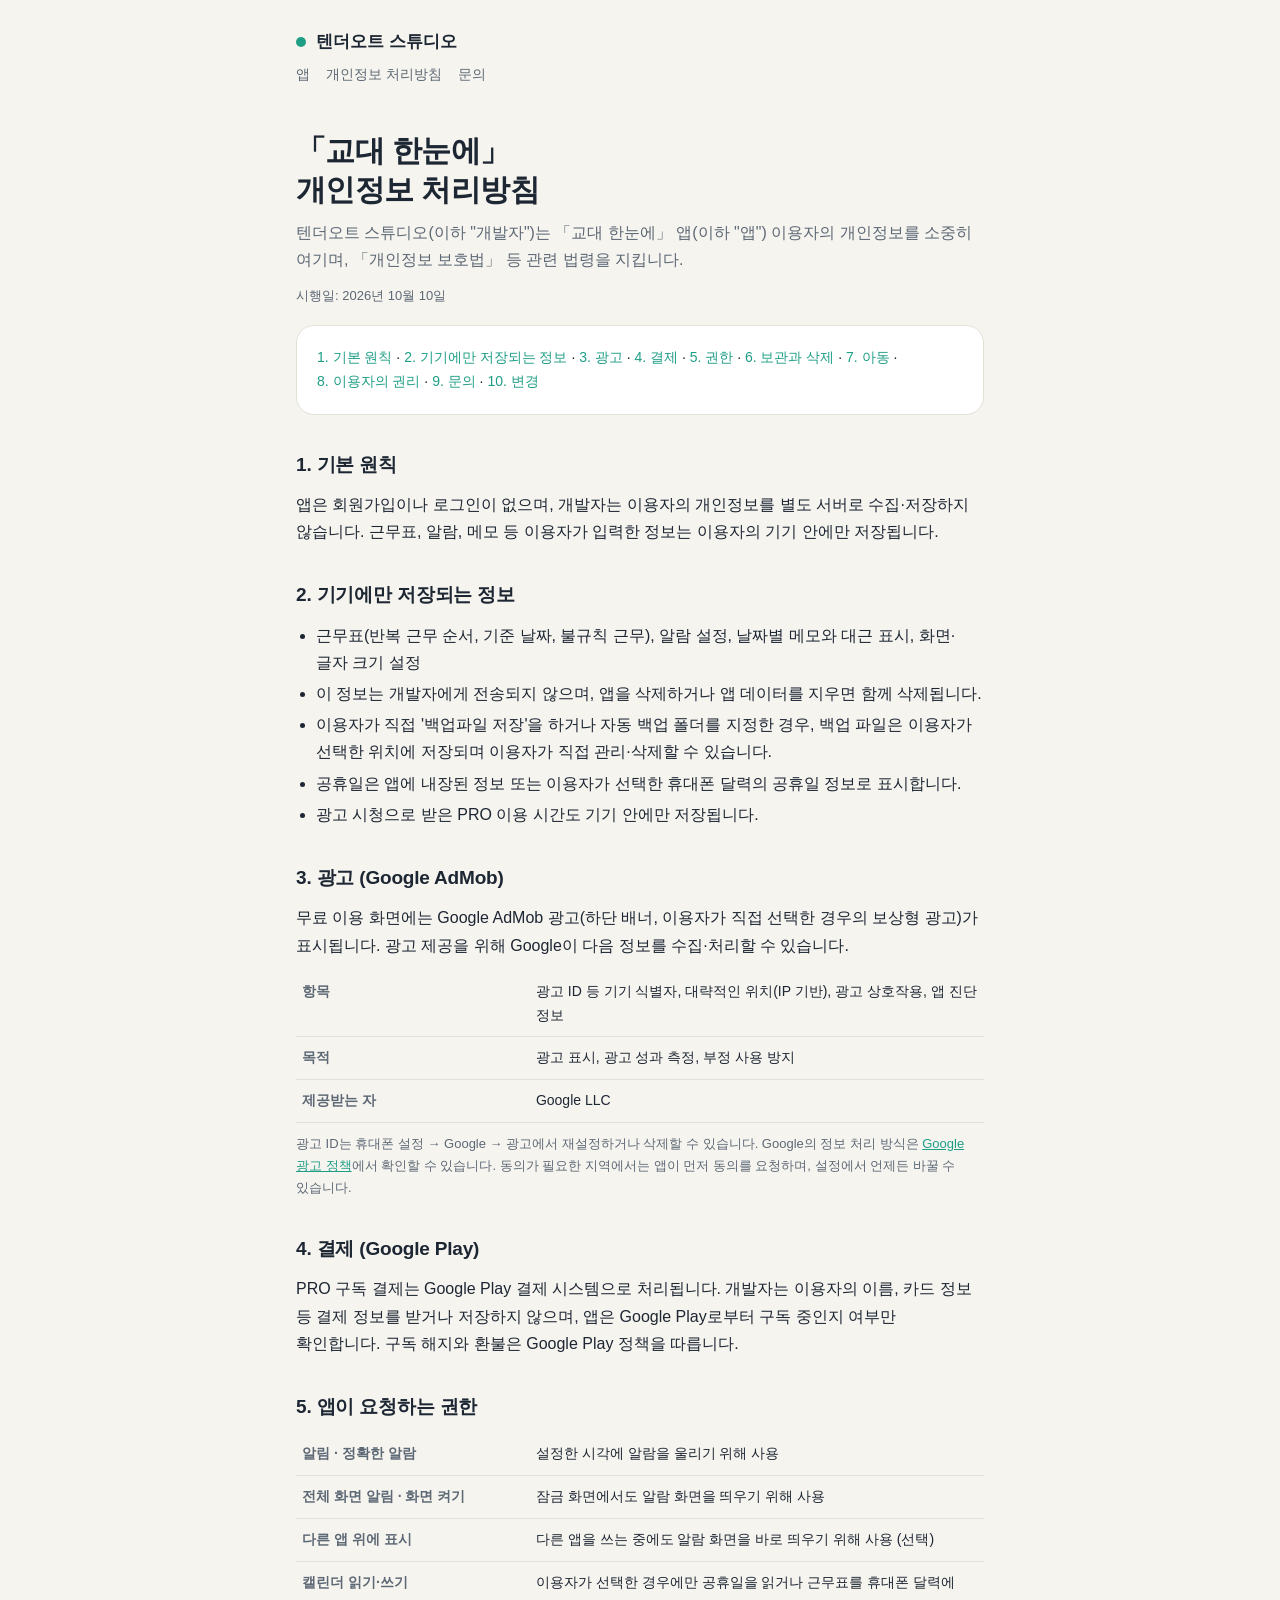
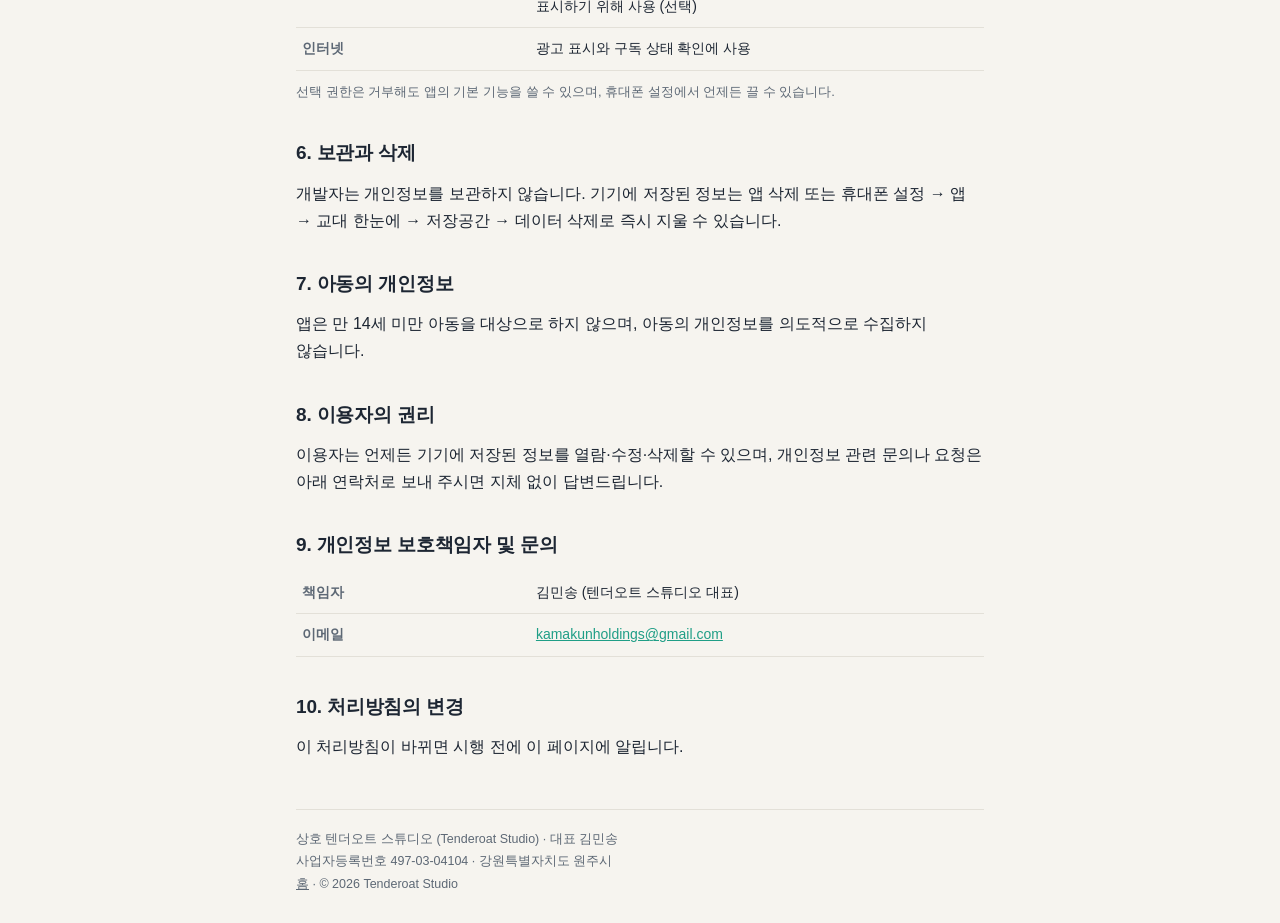
==== privacy.html @ 7d6c725f "Add files via upload" ====
<!doctype html>
<html lang="ko">
<head>
<meta charset="utf-8">
<meta name="viewport" content="width=device-width, initial-scale=1">
<title>개인정보 처리방침 · 교대 한눈에</title>
<meta name="description" content="텐더오트 스튜디오 「교대 한눈에」 앱의 개인정보 처리방침">
<link rel="icon" href="icon.png">
<link rel="stylesheet" href="style.css">
</head>
<body>
<div class="wrap">
  <header>
    <a class="brand" href="./"><span class="dot"></span>텐더오트 스튜디오</a>
    <nav><a href="./#apps">앱</a><a href="privacy.html">개인정보 처리방침</a><a href="./#contact">문의</a></nav>
  </header>

  <main>
    <h1>「교대 한눈에」<br>개인정보 처리방침</h1>
    <p class="lead">텐더오트 스튜디오(이하 "개발자")는 「교대 한눈에」 앱(이하 "앱") 이용자의 개인정보를 소중히 여기며, 「개인정보 보호법」 등 관련 법령을 지킵니다.</p>
    <p class="muted">시행일: 2026년 10월 10일</p>

    <div class="card toc">
      <a href="#s1">1. 기본 원칙</a> · <a href="#s2">2. 기기에만 저장되는 정보</a> · <a href="#s3">3. 광고</a> · <a href="#s4">4. 결제</a> · <a href="#s5">5. 권한</a> · <a href="#s6">6. 보관과 삭제</a> · <a href="#s7">7. 아동</a> · <a href="#s8">8. 이용자의 권리</a> · <a href="#s9">9. 문의</a> · <a href="#s10">10. 변경</a>
    </div>

    <h2 id="s1">1. 기본 원칙</h2>
    <p>앱은 회원가입이나 로그인이 없으며, 개발자는 이용자의 개인정보를 별도 서버로 수집·저장하지 않습니다. 근무표, 알람, 메모 등 이용자가 입력한 정보는 이용자의 기기 안에만 저장됩니다.</p>

    <h2 id="s2">2. 기기에만 저장되는 정보</h2>
    <ul>
      <li>근무표(반복 근무 순서, 기준 날짜, 불규칙 근무), 알람 설정, 날짜별 메모와 대근 표시, 화면·글자 크기 설정</li>
      <li>이 정보는 개발자에게 전송되지 않으며, 앱을 삭제하거나 앱 데이터를 지우면 함께 삭제됩니다.</li>
      <li>이용자가 직접 '백업파일 저장'을 하거나 자동 백업 폴더를 지정한 경우, 백업 파일은 이용자가 선택한 위치에 저장되며 이용자가 직접 관리·삭제할 수 있습니다.</li>
      <li>공휴일은 앱에 내장된 정보 또는 이용자가 선택한 휴대폰 달력의 공휴일 정보로 표시합니다.</li>
      <li>광고 시청으로 받은 PRO 이용 시간도 기기 안에만 저장됩니다.</li>
    </ul>

    <h2 id="s3">3. 광고 (Google AdMob)</h2>
    <p>무료 이용 화면에는 Google AdMob 광고(하단 배너, 이용자가 직접 선택한 경우의 보상형 광고)가 표시됩니다. 광고 제공을 위해 Google이 다음 정보를 수집·처리할 수 있습니다.</p>
    <table>
      <tr><th>항목</th><td>광고 ID 등 기기 식별자, 대략적인 위치(IP 기반), 광고 상호작용, 앱 진단 정보</td></tr>
      <tr><th>목적</th><td>광고 표시, 광고 성과 측정, 부정 사용 방지</td></tr>
      <tr><th>제공받는 자</th><td>Google LLC</td></tr>
    </table>
    <p class="muted" style="margin-top:10px">광고 ID는 휴대폰 설정 → Google → 광고에서 재설정하거나 삭제할 수 있습니다. Google의 정보 처리 방식은 <a href="https://policies.google.com/technologies/ads?hl=ko" style="color:var(--acc)">Google 광고 정책</a>에서 확인할 수 있습니다. 동의가 필요한 지역에서는 앱이 먼저 동의를 요청하며, 설정에서 언제든 바꿀 수 있습니다.</p>

    <h2 id="s4">4. 결제 (Google Play)</h2>
    <p>PRO 구독 결제는 Google Play 결제 시스템으로 처리됩니다. 개발자는 이용자의 이름, 카드 정보 등 결제 정보를 받거나 저장하지 않으며, 앱은 Google Play로부터 구독 중인지 여부만 확인합니다. 구독 해지와 환불은 Google Play 정책을 따릅니다.</p>

    <h2 id="s5">5. 앱이 요청하는 권한</h2>
    <table>
      <tr><th>알림 · 정확한 알람</th><td>설정한 시각에 알람을 울리기 위해 사용</td></tr>
      <tr><th>전체 화면 알림 · 화면 켜기</th><td>잠금 화면에서도 알람 화면을 띄우기 위해 사용</td></tr>
      <tr><th>다른 앱 위에 표시</th><td>다른 앱을 쓰는 중에도 알람 화면을 바로 띄우기 위해 사용 (선택)</td></tr>
      <tr><th>캘린더 읽기·쓰기</th><td>이용자가 선택한 경우에만 공휴일을 읽거나 근무표를 휴대폰 달력에 표시하기 위해 사용 (선택)</td></tr>
      <tr><th>인터넷</th><td>광고 표시와 구독 상태 확인에 사용</td></tr>
    </table>
    <p class="muted" style="margin-top:10px">선택 권한은 거부해도 앱의 기본 기능을 쓸 수 있으며, 휴대폰 설정에서 언제든 끌 수 있습니다.</p>

    <h2 id="s6">6. 보관과 삭제</h2>
    <p>개발자는 개인정보를 보관하지 않습니다. 기기에 저장된 정보는 앱 삭제 또는 휴대폰 설정 → 앱 → 교대 한눈에 → 저장공간 → 데이터 삭제로 즉시 지울 수 있습니다.</p>

    <h2 id="s7">7. 아동의 개인정보</h2>
    <p>앱은 만 14세 미만 아동을 대상으로 하지 않으며, 아동의 개인정보를 의도적으로 수집하지 않습니다.</p>

    <h2 id="s8">8. 이용자의 권리</h2>
    <p>이용자는 언제든 기기에 저장된 정보를 열람·수정·삭제할 수 있으며, 개인정보 관련 문의나 요청은 아래 연락처로 보내 주시면 지체 없이 답변드립니다.</p>

    <h2 id="s9">9. 개인정보 보호책임자 및 문의</h2>
    <table>
      <tr><th>책임자</th><td>김민송 (텐더오트 스튜디오 대표)</td></tr>
      <tr><th>이메일</th><td><a href="mailto:kamakunholdings@gmail.com" style="color:var(--acc)">kamakunholdings@gmail.com</a></td></tr>
    </table>

    <h2 id="s10">10. 처리방침의 변경</h2>
    <p>이 처리방침이 바뀌면 시행 전에 이 페이지에 알립니다.</p>
  </main>

  <footer>
    상호 텐더오트 스튜디오 (Tenderoat Studio) · 대표 김민송<br>
    사업자등록번호 497-03-04104 · 강원특별자치도 원주시<br>
    <a href="./">홈</a> · © 2026 Tenderoat Studio
  </footer>
</div>
</body>
</html>
---- style.css ----
:root{--bg:#f6f4ef;--card:#ffffff;--text:#1d2633;--sub:#5d6875;--line:#e3e0d8;--acc:#1f9e86;--acc-soft:#e3f4ef}
@media (prefers-color-scheme:dark){:root{--bg:#141a22;--card:#1c242e;--text:#eef1f4;--sub:#9aa5b1;--line:#2b3542;--acc:#5fd3b5;--acc-soft:#1d3a35}}
*{box-sizing:border-box}
html{-webkit-text-size-adjust:100%}
body{margin:0;background:var(--bg);color:var(--text);font-family:-apple-system,BlinkMacSystemFont,"Apple SD Gothic Neo","Noto Sans KR","Malgun Gothic",sans-serif;line-height:1.7;word-break:keep-all;overflow-wrap:anywhere}
.wrap{max-width:720px;margin:0 auto;padding:0 16px}
header{padding:28px 0 8px}
.brand{display:flex;align-items:center;gap:10px;font-weight:700;font-size:17px;color:var(--text);text-decoration:none}
.brand .dot{width:10px;height:10px;border-radius:50%;background:var(--acc)}
nav{display:flex;gap:16px;margin-top:6px;font-size:14px}
nav a{color:var(--sub);text-decoration:none}
nav a:hover{color:var(--acc)}
h1{font-size:30px;line-height:1.3;margin:36px 0 10px;letter-spacing:-.02em}
h2{font-size:19px;margin:34px 0 10px;letter-spacing:-.01em}
p{margin:0 0 12px}
.lead{color:var(--sub);font-size:16px}
.card{background:var(--card);border:1px solid var(--line);border-radius:18px;padding:20px;margin:18px 0}
.app{display:flex;gap:16px;align-items:flex-start}
.app img{width:72px;height:72px;border-radius:18px;flex:none}
.app h3{margin:0 0 4px;font-size:18px}
.app p{color:var(--sub);font-size:14px;margin:0 0 10px}
.tags{display:flex;flex-wrap:wrap;gap:6px}
.tag{font-size:12px;padding:3px 10px;border-radius:99px;background:var(--acc-soft);color:var(--acc);font-weight:600}
.btn{display:inline-block;margin-top:12px;padding:10px 16px;border-radius:12px;background:var(--acc);color:#fff;text-decoration:none;font-weight:600;font-size:14px}
@media (prefers-color-scheme:dark){.btn{color:#10201c}}
ul{padding-left:20px;margin:0 0 12px}
li{margin:4px 0}
table{width:100%;border-collapse:collapse;font-size:14px}
th,td{text-align:left;padding:9px 6px;border-bottom:1px solid var(--line);vertical-align:top}
th{color:var(--sub);font-weight:600;width:34%}
.muted{color:var(--sub);font-size:13px}
footer{margin:48px 0 28px;padding-top:18px;border-top:1px solid var(--line);color:var(--sub);font-size:12.5px;line-height:1.8}
footer a{color:var(--sub)}
.toc{font-size:14px}
.toc a{color:var(--acc);text-decoration:none;white-space:nowrap}
@media (max-width:480px){h1{font-size:25px}.app img{width:60px;height:60px;border-radius:15px}}
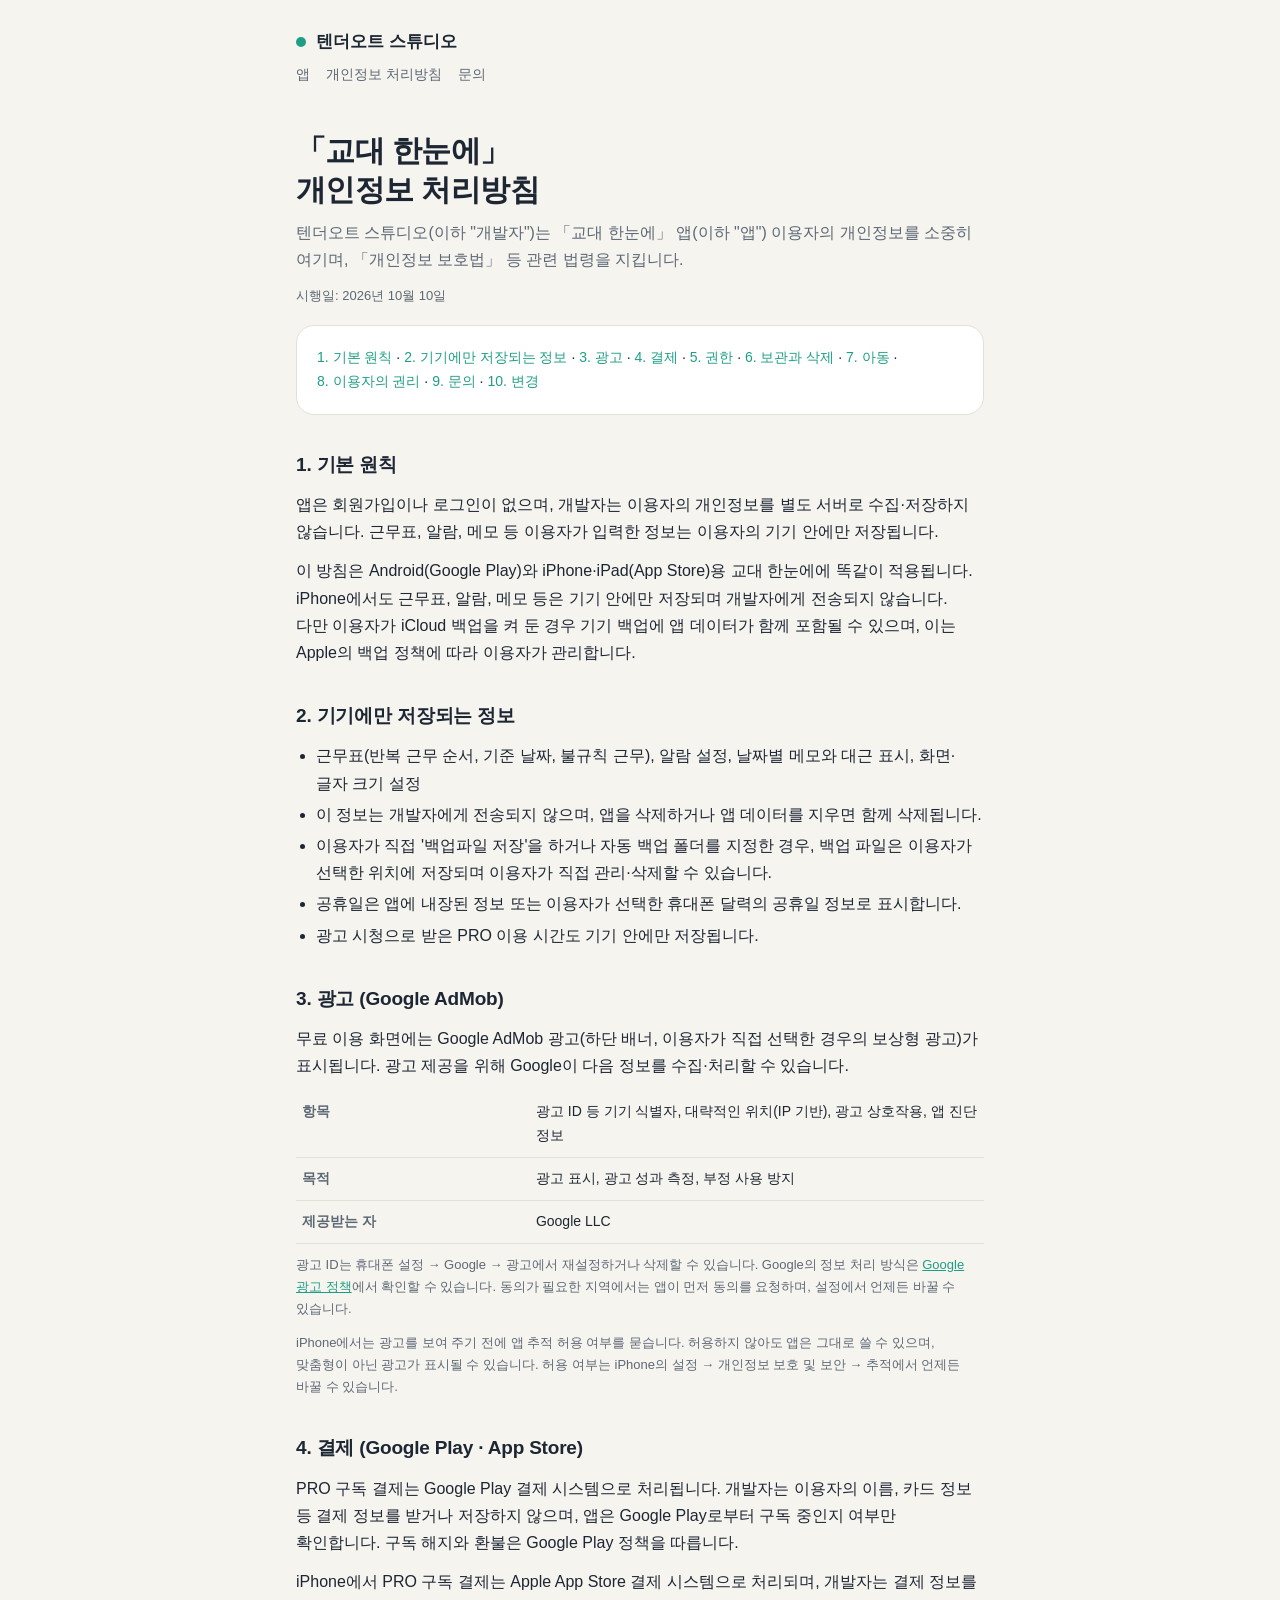
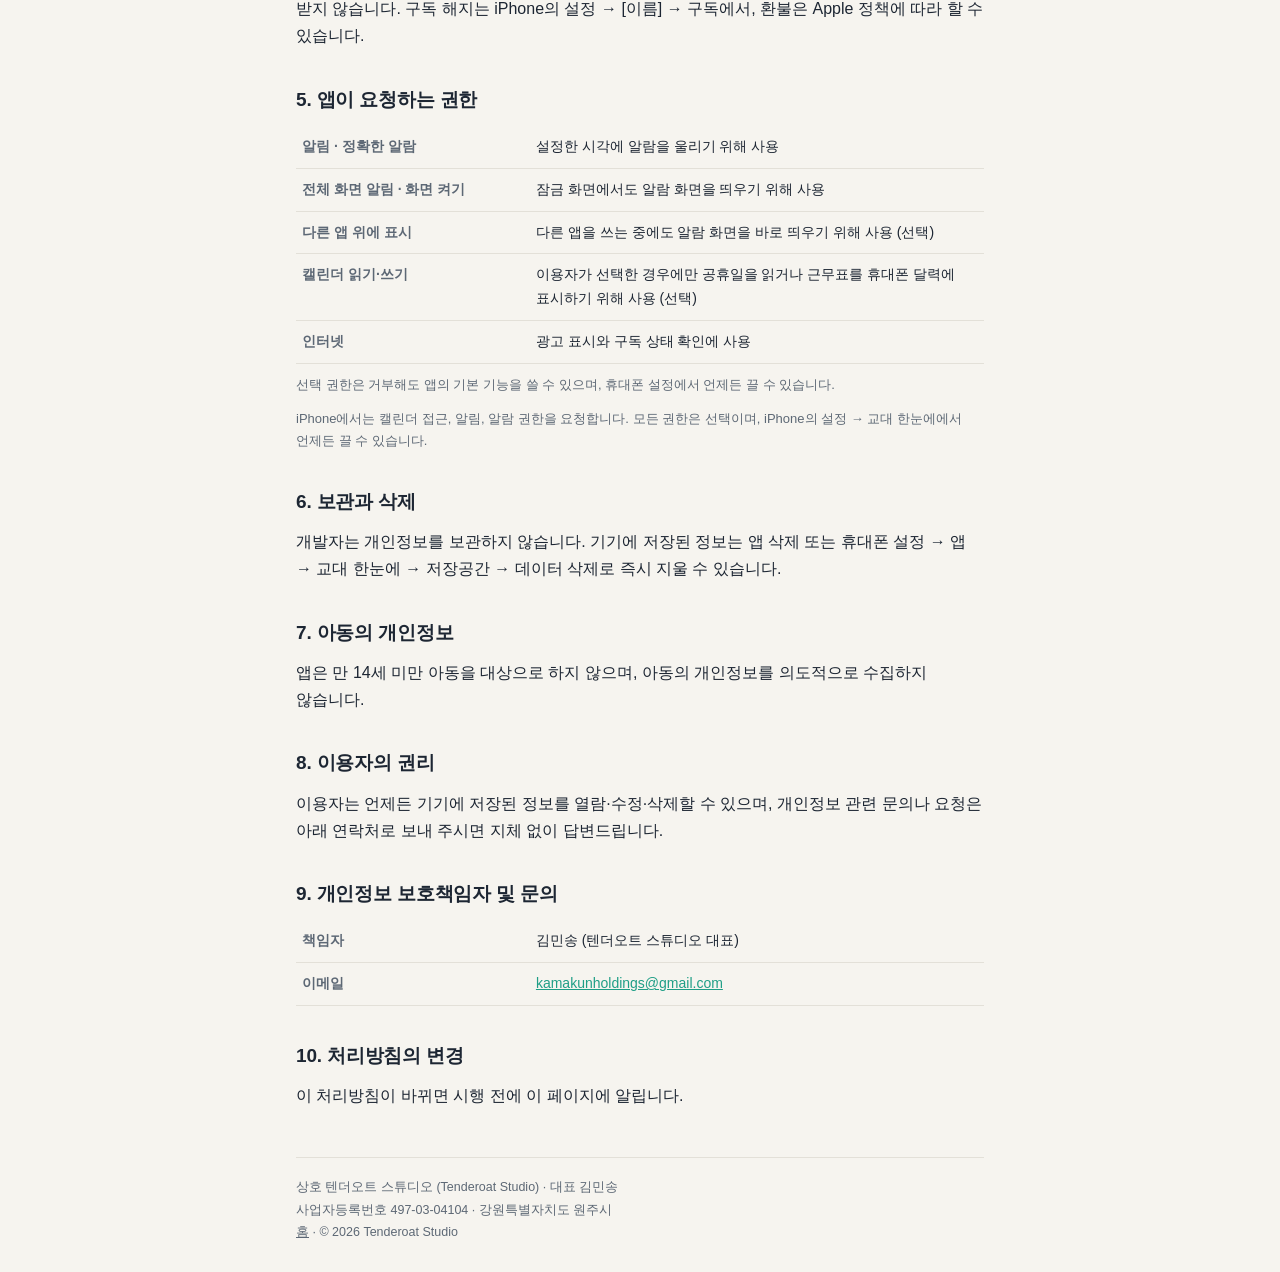
==== commit 8e32e606: "Privacy policy: add iPhone/App Store details for 교대 한눈에 Co-Authored-By: Claude Haiku 5.5 <noreply@an" ====
--- a/privacy.html
+++ b/privacy.html
@@ -26,6 +26,7 @@
 
     <h2 id="s1">1. 기본 원칙</h2>
     <p>앱은 회원가입이나 로그인이 없으며, 개발자는 이용자의 개인정보를 별도 서버로 수집·저장하지 않습니다. 근무표, 알람, 메모 등 이용자가 입력한 정보는 이용자의 기기 안에만 저장됩니다.</p>
+    <p>이 방침은 Android(Google Play)와 iPhone·iPad(App Store)용 교대 한눈에에 똑같이 적용됩니다. iPhone에서도 근무표, 알람, 메모 등은 기기 안에만 저장되며 개발자에게 전송되지 않습니다. 다만 이용자가 iCloud 백업을 켜 둔 경우 기기 백업에 앱 데이터가 함께 포함될 수 있으며, 이는 Apple의 백업 정책에 따라 이용자가 관리합니다.</p>
 
     <h2 id="s2">2. 기기에만 저장되는 정보</h2>
     <ul>
@@ -44,9 +45,11 @@
       <tr><th>제공받는 자</th><td>Google LLC</td></tr>
     </table>
     <p class="muted" style="margin-top:10px">광고 ID는 휴대폰 설정 → Google → 광고에서 재설정하거나 삭제할 수 있습니다. Google의 정보 처리 방식은 <a href="https://policies.google.com/technologies/ads?hl=ko" style="color:var(--acc)">Google 광고 정책</a>에서 확인할 수 있습니다. 동의가 필요한 지역에서는 앱이 먼저 동의를 요청하며, 설정에서 언제든 바꿀 수 있습니다.</p>
+    <p class="muted" style="margin-top:10px">iPhone에서는 광고를 보여 주기 전에 앱 추적 허용 여부를 묻습니다. 허용하지 않아도 앱은 그대로 쓸 수 있으며, 맞춤형이 아닌 광고가 표시될 수 있습니다. 허용 여부는 iPhone의 설정 → 개인정보 보호 및 보안 → 추적에서 언제든 바꿀 수 있습니다.</p>
 
-    <h2 id="s4">4. 결제 (Google Play)</h2>
+    <h2 id="s4">4. 결제 (Google Play · App Store)</h2>
     <p>PRO 구독 결제는 Google Play 결제 시스템으로 처리됩니다. 개발자는 이용자의 이름, 카드 정보 등 결제 정보를 받거나 저장하지 않으며, 앱은 Google Play로부터 구독 중인지 여부만 확인합니다. 구독 해지와 환불은 Google Play 정책을 따릅니다.</p>
+    <p>iPhone에서 PRO 구독 결제는 Apple App Store 결제 시스템으로 처리되며, 개발자는 결제 정보를 받지 않습니다. 구독 해지는 iPhone의 설정 → [이름] → 구독에서, 환불은 Apple 정책에 따라 할 수 있습니다.</p>
 
     <h2 id="s5">5. 앱이 요청하는 권한</h2>
     <table>
@@ -57,6 +60,7 @@
       <tr><th>인터넷</th><td>광고 표시와 구독 상태 확인에 사용</td></tr>
     </table>
     <p class="muted" style="margin-top:10px">선택 권한은 거부해도 앱의 기본 기능을 쓸 수 있으며, 휴대폰 설정에서 언제든 끌 수 있습니다.</p>
+    <p class="muted" style="margin-top:10px">iPhone에서는 캘린더 접근, 알림, 알람 권한을 요청합니다. 모든 권한은 선택이며, iPhone의 설정 → 교대 한눈에에서 언제든 끌 수 있습니다.</p>
 
     <h2 id="s6">6. 보관과 삭제</h2>
     <p>개발자는 개인정보를 보관하지 않습니다. 기기에 저장된 정보는 앱 삭제 또는 휴대폰 설정 → 앱 → 교대 한눈에 → 저장공간 → 데이터 삭제로 즉시 지울 수 있습니다.</p>
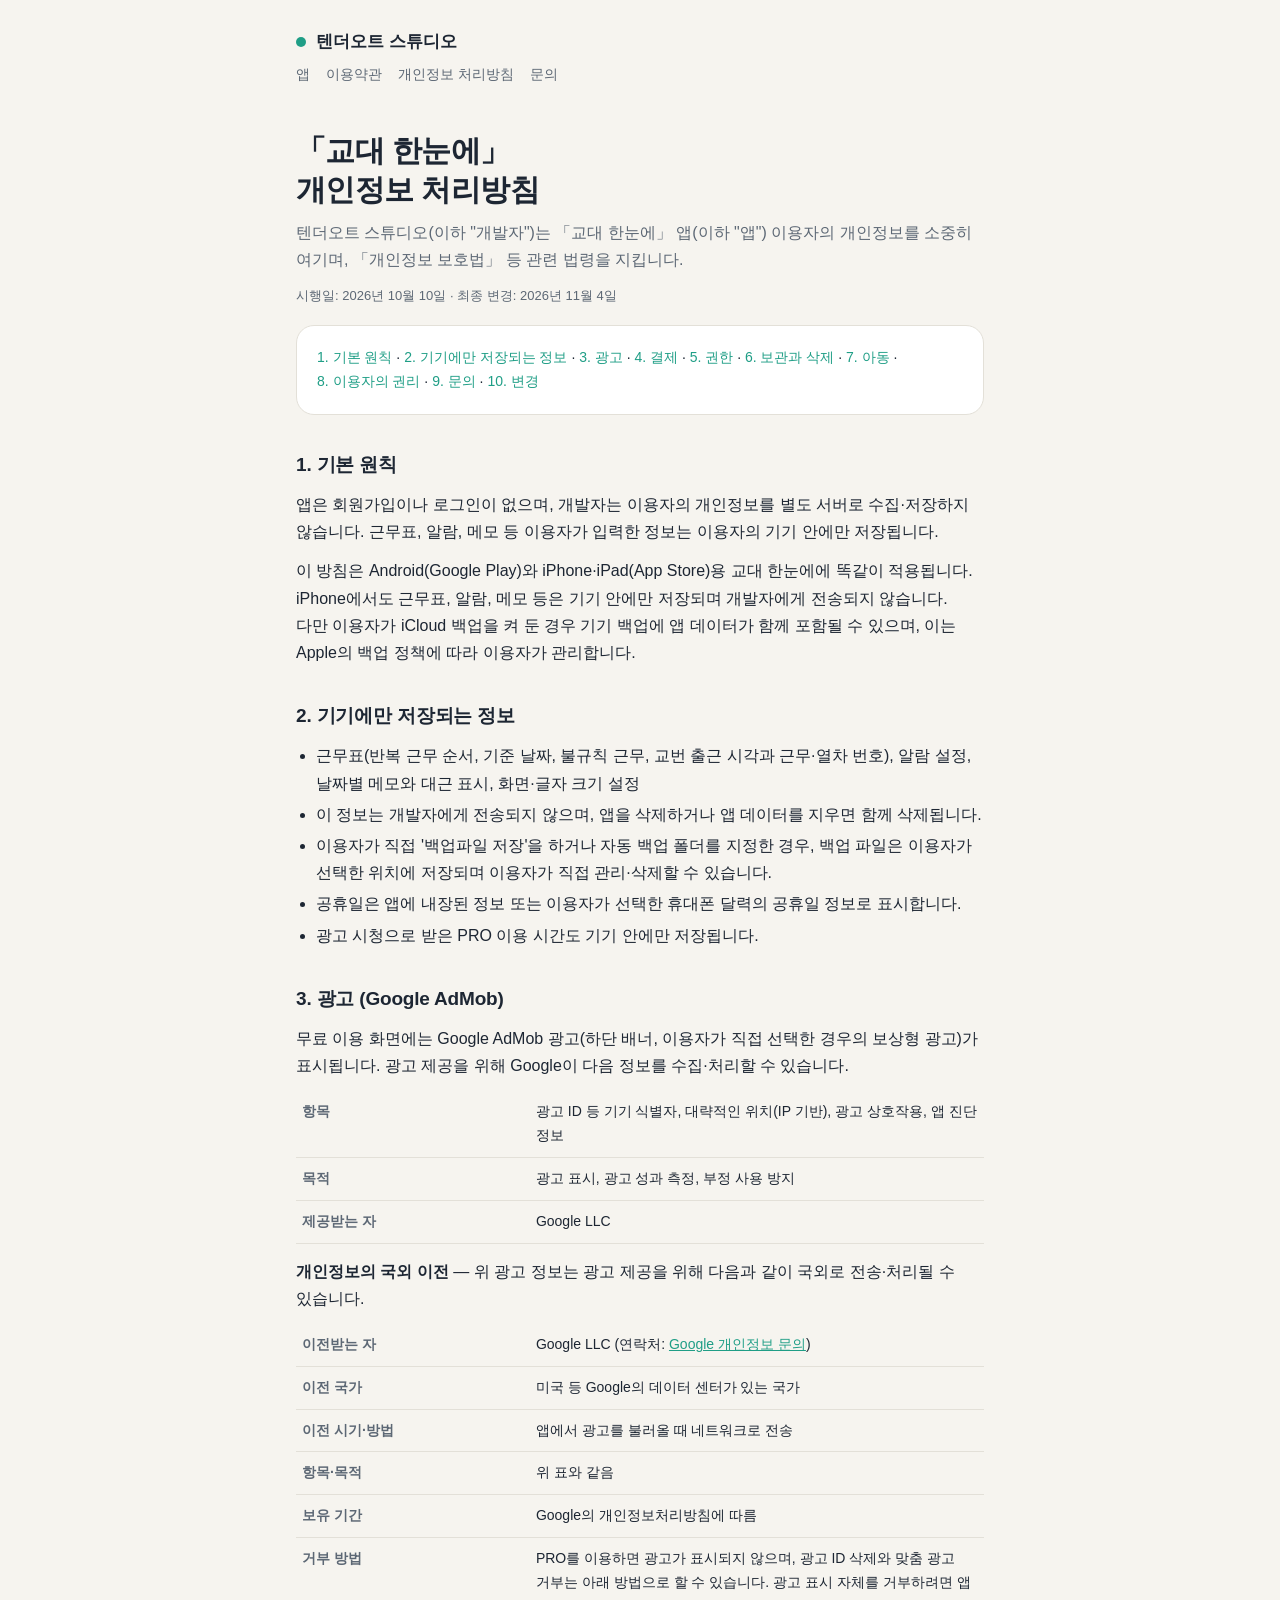
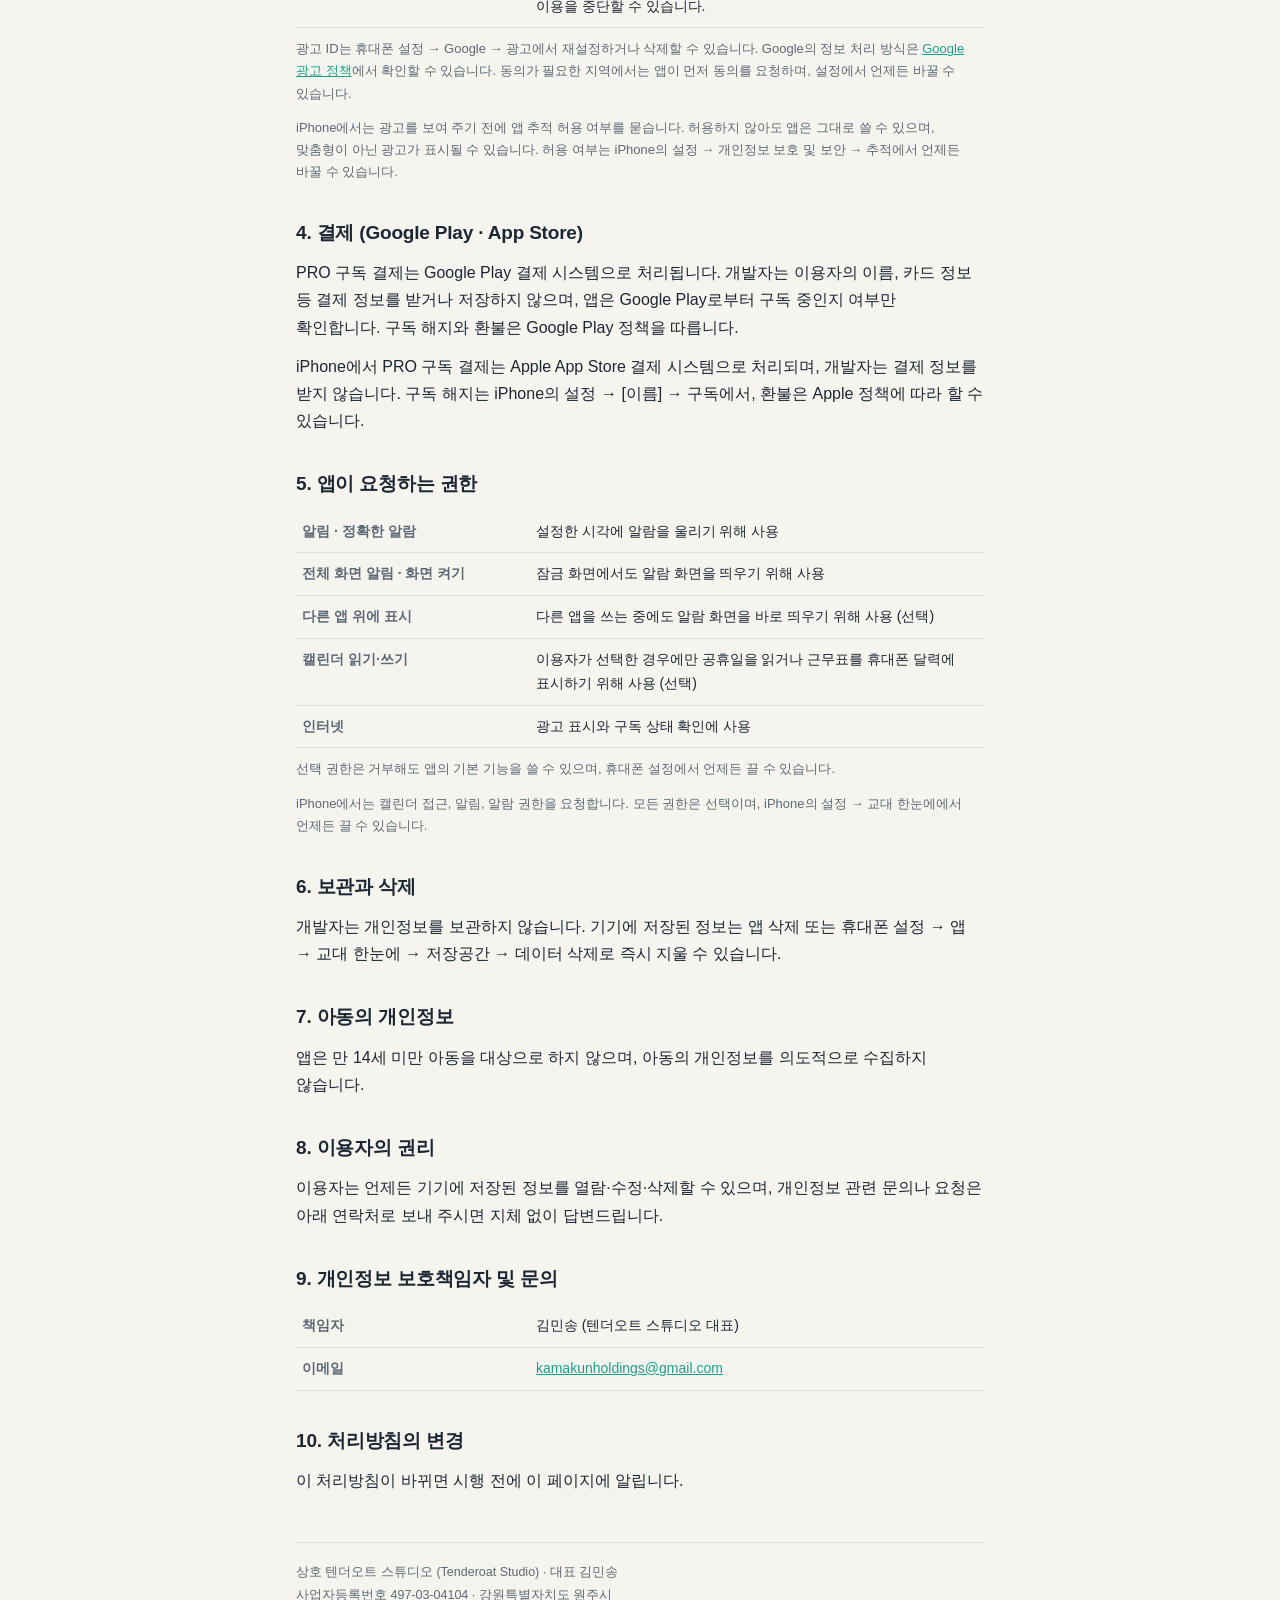
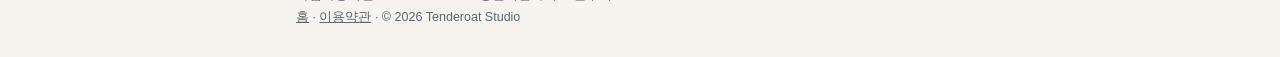
==== commit a7ffb84c: "교대 한눈에 이용약관 추가, 개인정보 처리방침 보완(국외 이전·교번 정보), 홈 약관 링크 Co-Authored-By: Claude Sonnet 5.5 <noreply@anthro" ====
--- a/privacy.html
+++ b/privacy.html
@@ -12,13 +12,13 @@
 <div class="wrap">
   <header>
     <a class="brand" href="./"><span class="dot"></span>텐더오트 스튜디오</a>
-    <nav><a href="./#apps">앱</a><a href="privacy.html">개인정보 처리방침</a><a href="./#contact">문의</a></nav>
+    <nav><a href="./#apps">앱</a><a href="terms.html">이용약관</a><a href="privacy.html">개인정보 처리방침</a><a href="./#contact">문의</a></nav>
   </header>
 
   <main>
     <h1>「교대 한눈에」<br>개인정보 처리방침</h1>
     <p class="lead">텐더오트 스튜디오(이하 "개발자")는 「교대 한눈에」 앱(이하 "앱") 이용자의 개인정보를 소중히 여기며, 「개인정보 보호법」 등 관련 법령을 지킵니다.</p>
-    <p class="muted">시행일: 2026년 10월 10일</p>
+    <p class="muted">시행일: 2026년 10월 10일 · 최종 변경: 2026년 11월 4일</p>
 
     <div class="card toc">
       <a href="#s1">1. 기본 원칙</a> · <a href="#s2">2. 기기에만 저장되는 정보</a> · <a href="#s3">3. 광고</a> · <a href="#s4">4. 결제</a> · <a href="#s5">5. 권한</a> · <a href="#s6">6. 보관과 삭제</a> · <a href="#s7">7. 아동</a> · <a href="#s8">8. 이용자의 권리</a> · <a href="#s9">9. 문의</a> · <a href="#s10">10. 변경</a>
@@ -30,7 +30,7 @@
 
     <h2 id="s2">2. 기기에만 저장되는 정보</h2>
     <ul>
-      <li>근무표(반복 근무 순서, 기준 날짜, 불규칙 근무), 알람 설정, 날짜별 메모와 대근 표시, 화면·글자 크기 설정</li>
+      <li>근무표(반복 근무 순서, 기준 날짜, 불규칙 근무, 교번 출근 시각과 근무·열차 번호), 알람 설정, 날짜별 메모와 대근 표시, 화면·글자 크기 설정</li>
       <li>이 정보는 개발자에게 전송되지 않으며, 앱을 삭제하거나 앱 데이터를 지우면 함께 삭제됩니다.</li>
       <li>이용자가 직접 '백업파일 저장'을 하거나 자동 백업 폴더를 지정한 경우, 백업 파일은 이용자가 선택한 위치에 저장되며 이용자가 직접 관리·삭제할 수 있습니다.</li>
       <li>공휴일은 앱에 내장된 정보 또는 이용자가 선택한 휴대폰 달력의 공휴일 정보로 표시합니다.</li>
@@ -43,6 +43,15 @@
       <tr><th>항목</th><td>광고 ID 등 기기 식별자, 대략적인 위치(IP 기반), 광고 상호작용, 앱 진단 정보</td></tr>
       <tr><th>목적</th><td>광고 표시, 광고 성과 측정, 부정 사용 방지</td></tr>
       <tr><th>제공받는 자</th><td>Google LLC</td></tr>
+    </table>
+    <p style="margin-top:14px"><b>개인정보의 국외 이전</b> — 위 광고 정보는 광고 제공을 위해 다음과 같이 국외로 전송·처리될 수 있습니다.</p>
+    <table>
+      <tr><th>이전받는 자</th><td>Google LLC (연락처: <a href="https://support.google.com/policies/contact/general_privacy_form" style="color:var(--acc)">Google 개인정보 문의</a>)</td></tr>
+      <tr><th>이전 국가</th><td>미국 등 Google의 데이터 센터가 있는 국가</td></tr>
+      <tr><th>이전 시기·방법</th><td>앱에서 광고를 불러올 때 네트워크로 전송</td></tr>
+      <tr><th>항목·목적</th><td>위 표와 같음</td></tr>
+      <tr><th>보유 기간</th><td>Google의 개인정보처리방침에 따름</td></tr>
+      <tr><th>거부 방법</th><td>PRO를 이용하면 광고가 표시되지 않으며, 광고 ID 삭제와 맞춤 광고 거부는 아래 방법으로 할 수 있습니다. 광고 표시 자체를 거부하려면 앱 이용을 중단할 수 있습니다.</td></tr>
     </table>
     <p class="muted" style="margin-top:10px">광고 ID는 휴대폰 설정 → Google → 광고에서 재설정하거나 삭제할 수 있습니다. Google의 정보 처리 방식은 <a href="https://policies.google.com/technologies/ads?hl=ko" style="color:var(--acc)">Google 광고 정책</a>에서 확인할 수 있습니다. 동의가 필요한 지역에서는 앱이 먼저 동의를 요청하며, 설정에서 언제든 바꿀 수 있습니다.</p>
     <p class="muted" style="margin-top:10px">iPhone에서는 광고를 보여 주기 전에 앱 추적 허용 여부를 묻습니다. 허용하지 않아도 앱은 그대로 쓸 수 있으며, 맞춤형이 아닌 광고가 표시될 수 있습니다. 허용 여부는 iPhone의 설정 → 개인정보 보호 및 보안 → 추적에서 언제든 바꿀 수 있습니다.</p>
@@ -84,7 +93,7 @@
   <footer>
     상호 텐더오트 스튜디오 (Tenderoat Studio) · 대표 김민송<br>
     사업자등록번호 497-03-04104 · 강원특별자치도 원주시<br>
-    <a href="./">홈</a> · © 2026 Tenderoat Studio
+    <a href="./">홈</a> · <a href="terms.html">이용약관</a> · © 2026 Tenderoat Studio
   </footer>
 </div>
 </body>
